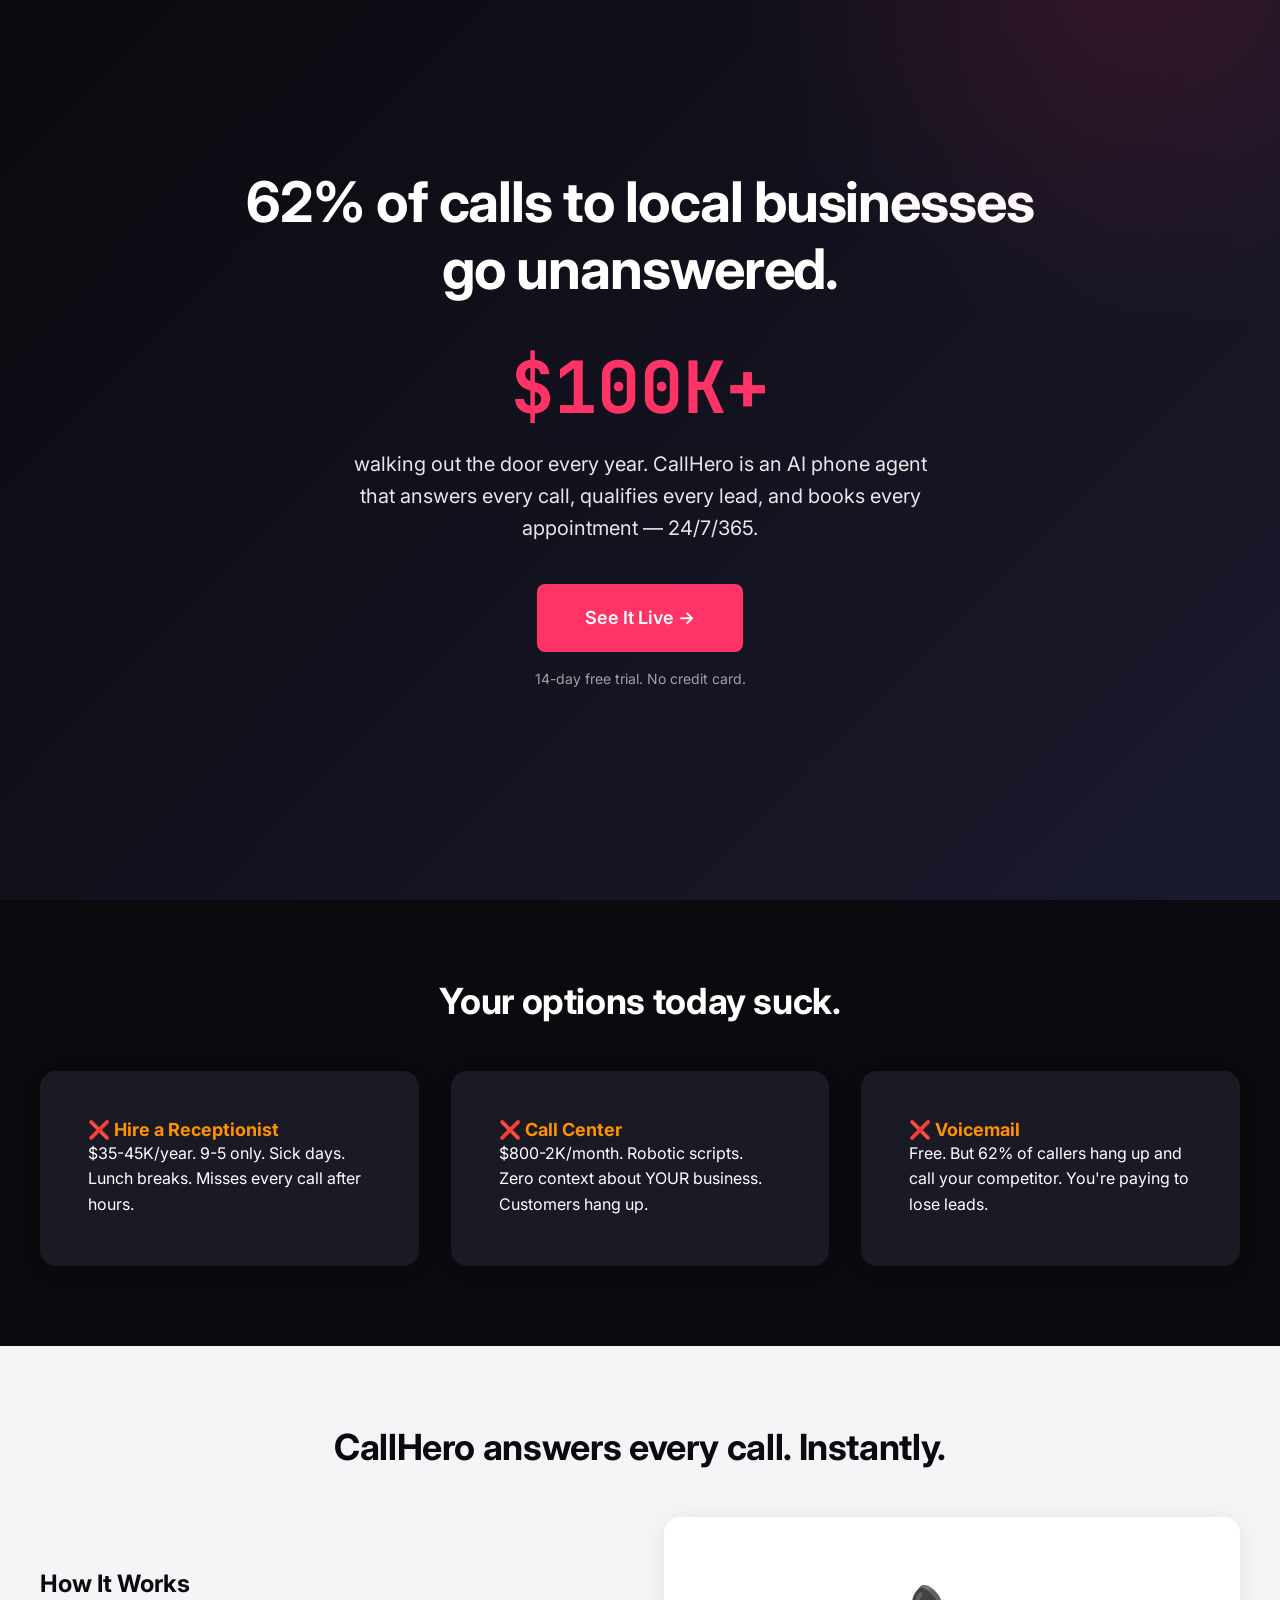
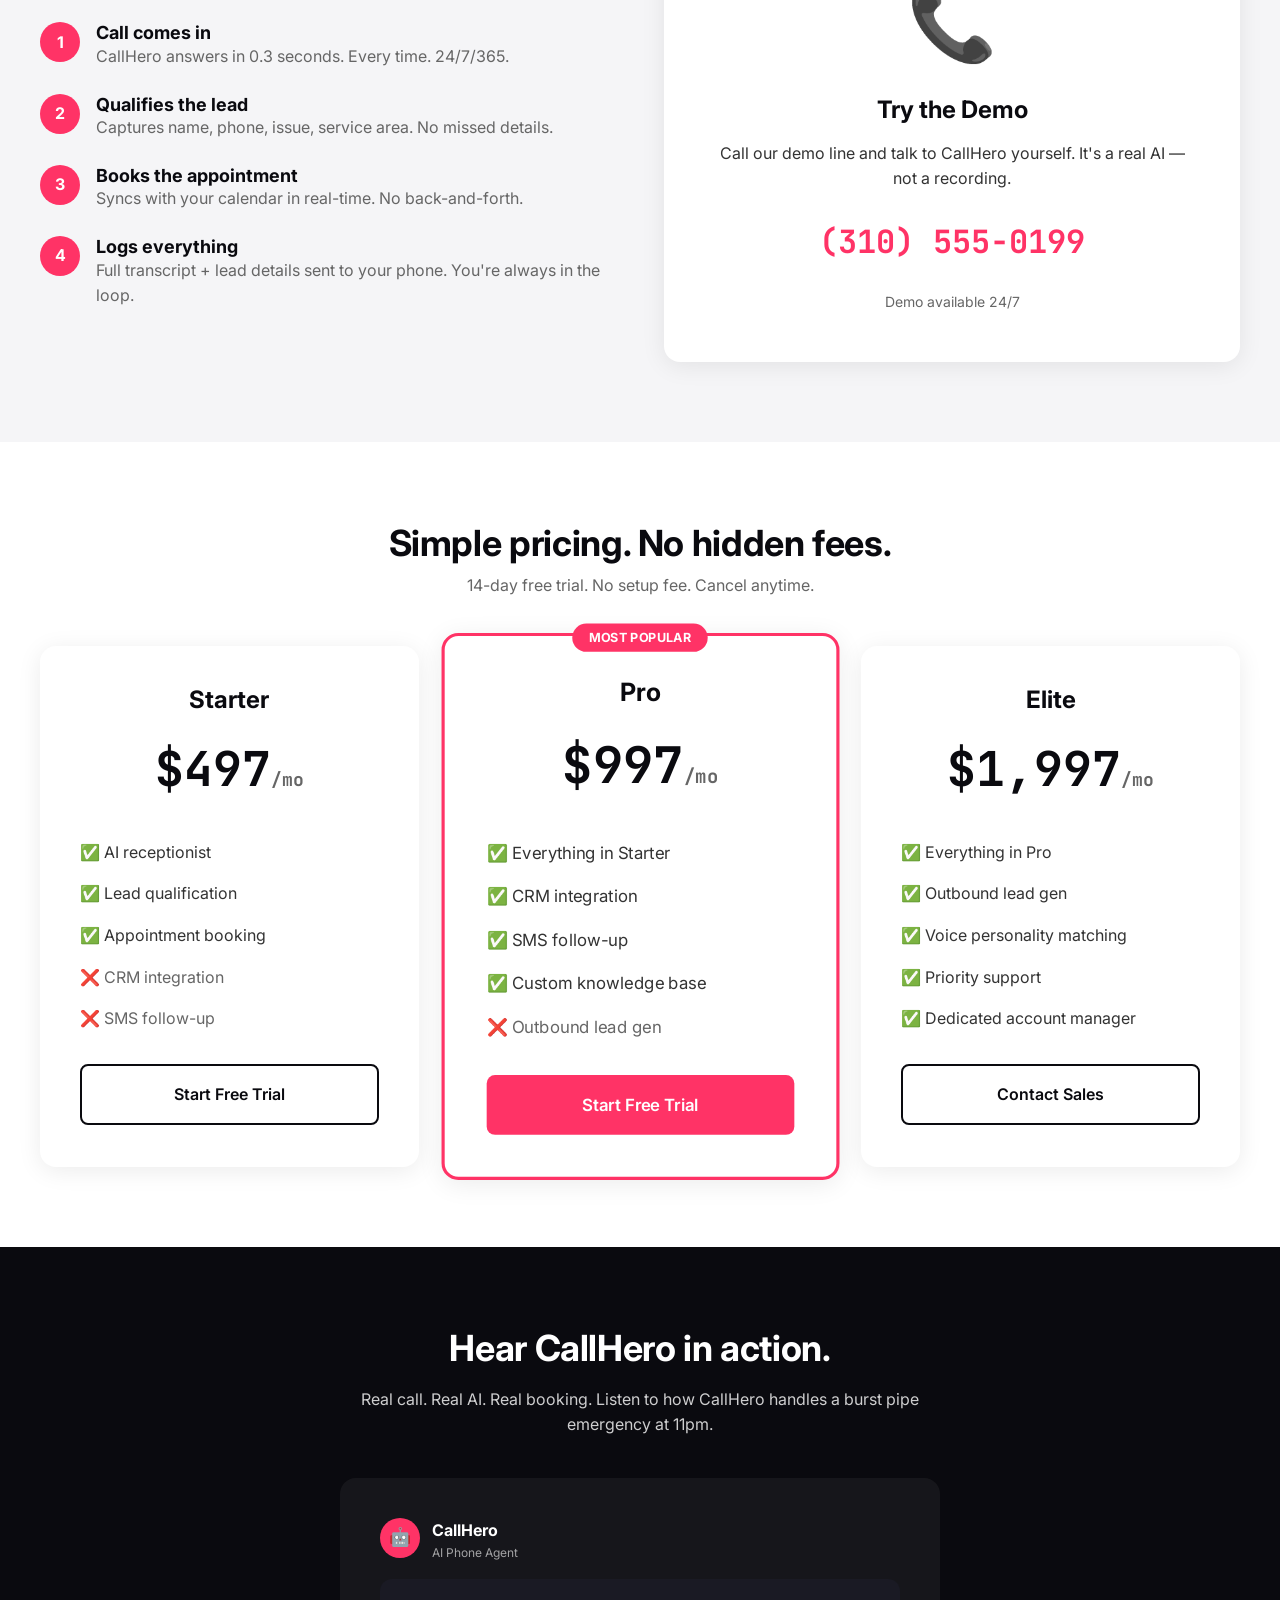
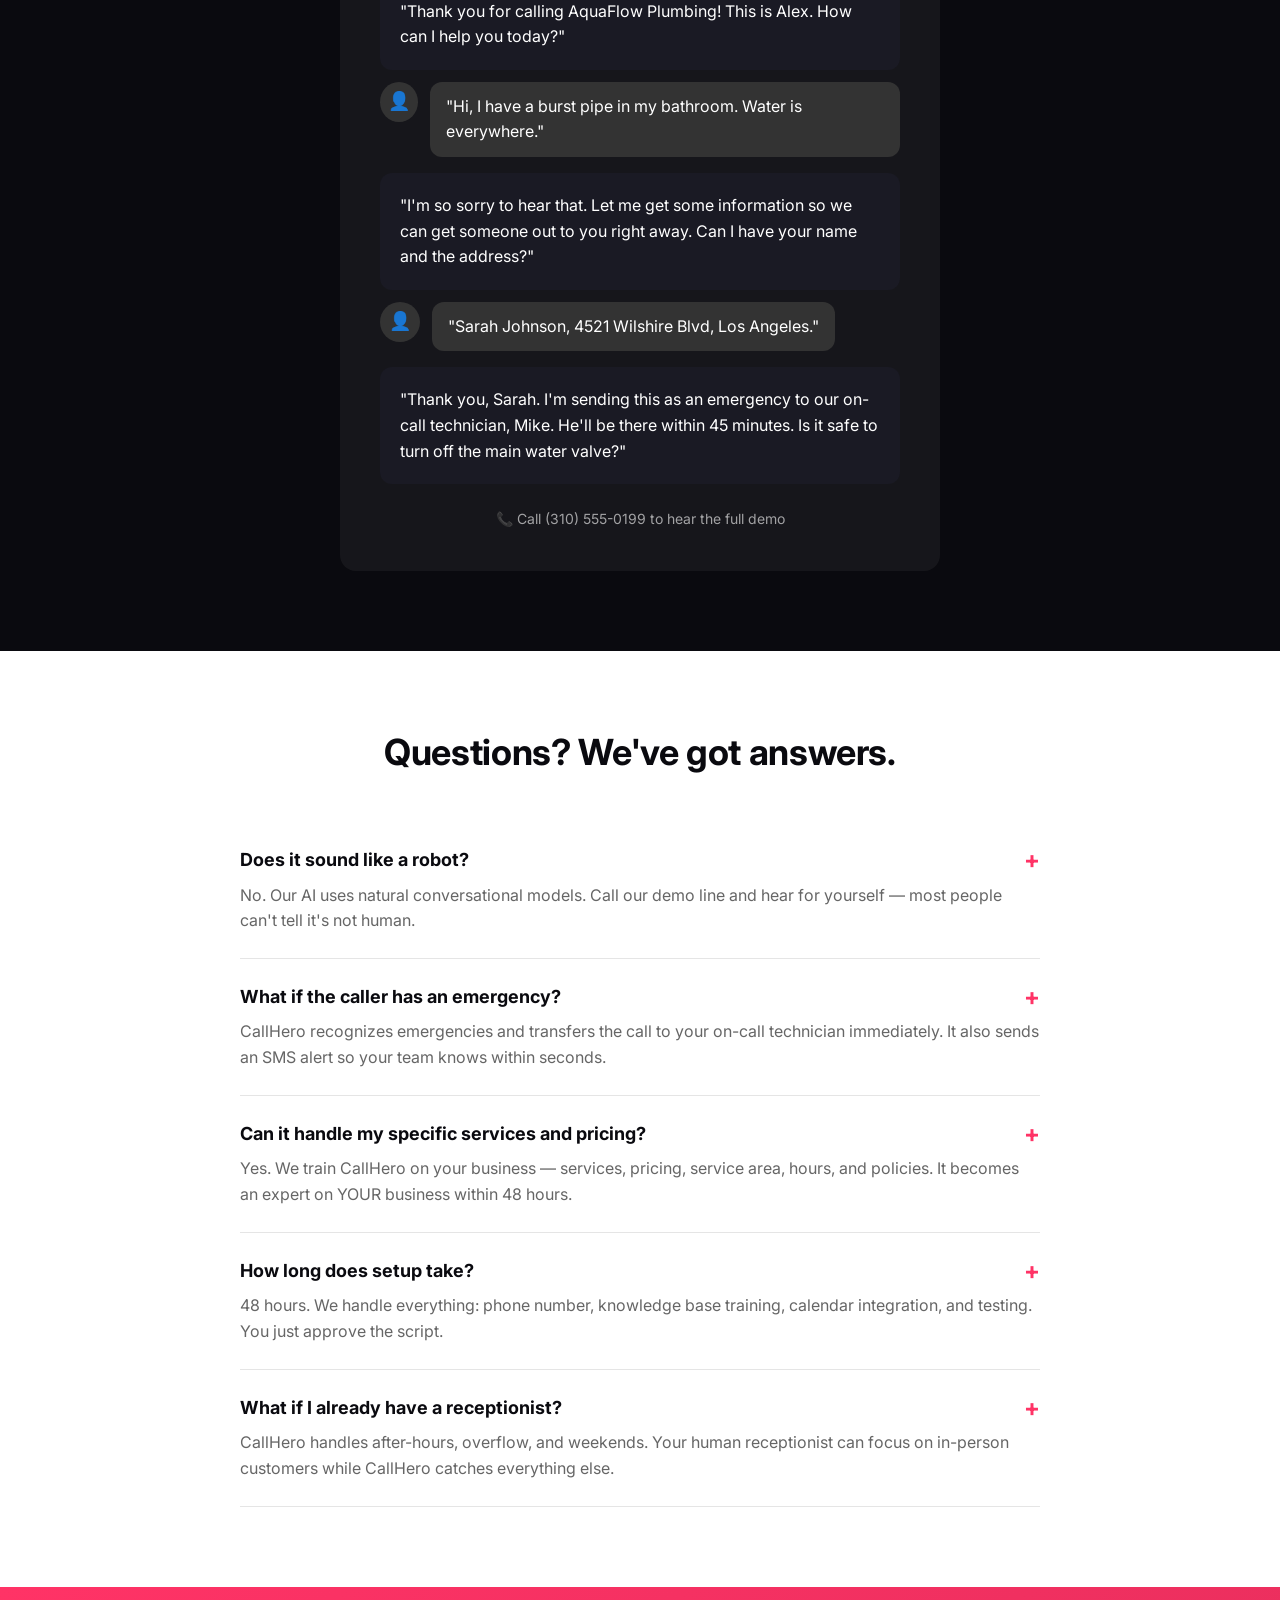
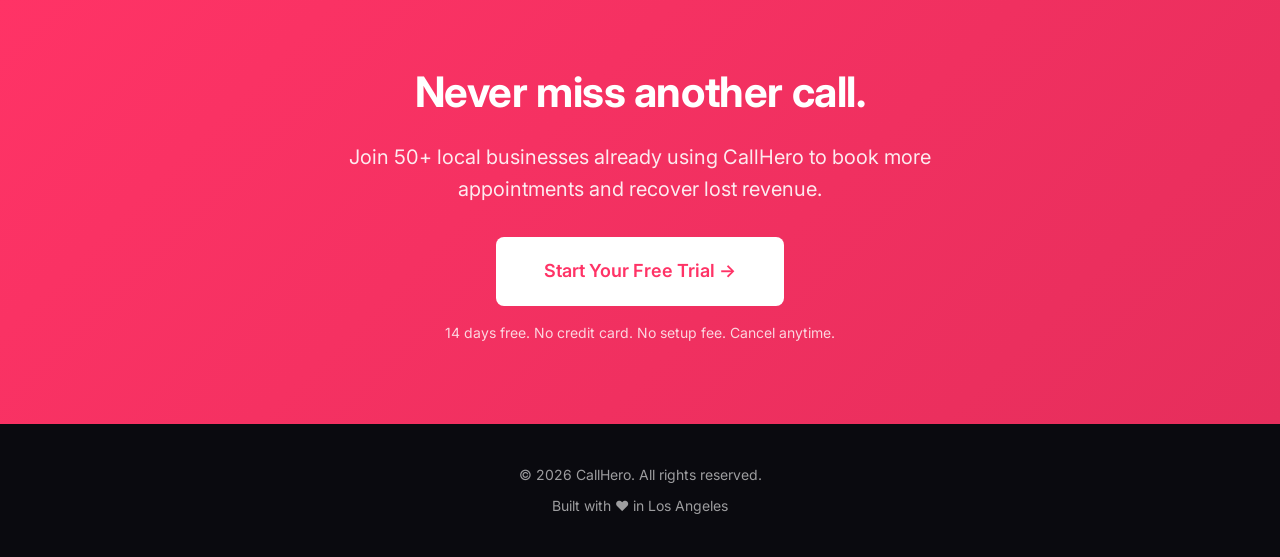
==== index.html @ d6602aec "Initial CallHero site" ====
<!DOCTYPE html>
<html lang="en">
<head>
    <meta charset="UTF-8">
    <meta name="viewport" content="width=device-width, initial-scale=1.0">
    <title>CallHero — Never Miss Another Call</title>
    <meta name="description" content="AI phone agent for local businesses. Answers every call, qualifies every lead, books every appointment — 24/7/365.">
    <link href="https://fonts.googleapis.com/css2?family=Inter:wght@400;500;600;700;800&family=JetBrains+Mono:wght@700&display=swap" rel="stylesheet">
    <link rel="stylesheet" href="style-guide.css">
    <style>
        .hero {
            min-height: 100vh;
            display: flex;
            flex-direction: column;
            justify-content: center;
            align-items: center;
            text-align: center;
            padding: 80px 24px;
            background: linear-gradient(135deg, var(--color-dark) 0%, #1a1a2e 100%);
            color: white;
            position: relative;
            overflow: hidden;
        }
        .hero::before {
            content: '';
            position: absolute;
            top: -50%;
            right: -20%;
            width: 800px;
            height: 800px;
            background: radial-gradient(circle, rgba(255,51,102,0.15) 0%, transparent 70%);
            pointer-events: none;
        }
        .hero h1 {
            color: white;
            font-size: 56px;
            max-width: 800px;
            margin-bottom: 24px;
        }
        .hero .stat-highlight {
            font-family: var(--font-mono);
            font-size: 72px;
            font-weight: 700;
            color: var(--color-primary);
            line-height: 1;
            margin: 24px 0;
        }
        .hero p {
            font-size: 20px;
            opacity: 0.9;
            max-width: 600px;
            margin-bottom: 40px;
        }
        .section-dark {
            background: var(--color-dark);
            color: white;
            padding: 80px 24px;
        }
        .section-light {
            background: var(--color-light);
            padding: 80px 24px;
        }
        .container {
            max-width: 1200px;
            margin: 0 auto;
        }
        .grid-3 {
            display: grid;
            grid-template-columns: repeat(auto-fit, minmax(300px, 1fr));
            gap: 32px;
            margin-top: 48px;
        }
        .grid-2 {
            display: grid;
            grid-template-columns: repeat(auto-fit, minmax(400px, 1fr));
            gap: 48px;
            margin-top: 48px;
        }
        .pricing-card {
            background: white;
            border-radius: var(--radius-lg);
            padding: 40px;
            text-align: center;
            box-shadow: 0 4px 24px rgba(0,0,0,0.08);
            position: relative;
        }
        .pricing-card.featured {
            border: 3px solid var(--color-primary);
            transform: scale(1.05);
        }
        .pricing-card.featured::after {
            content: 'MOST POPULAR';
            position: absolute;
            top: -12px;
            left: 50%;
            transform: translateX(-50%);
            background: var(--color-primary);
            color: white;
            padding: 4px 16px;
            border-radius: var(--radius-full);
            font-size: 12px;
            font-weight: 700;
        }
        .price {
            font-family: var(--font-mono);
            font-size: 48px;
            font-weight: 700;
            color: var(--color-dark);
            margin: 16px 0;
        }
        .price span {
            font-size: 18px;
            color: var(--color-text-light);
        }
        .faq-item {
            border-bottom: 1px solid rgba(0,0,0,0.1);
            padding: 24px 0;
        }
        .faq-item h4 {
            cursor: pointer;
            display: flex;
            justify-content: space-between;
            align-items: center;
        }
        .faq-item h4::after {
            content: '+';
            font-size: 24px;
            color: var(--color-primary);
        }
        .cta-section {
            background: linear-gradient(135deg, var(--color-primary) 0%, var(--color-primary-dark) 100%);
            padding: 80px 24px;
            text-align: center;
            color: white;
        }
        .cta-section h2 {
            color: white;
            font-size: 42px;
            margin-bottom: 24px;
        }
        .cta-section .btn {
            background: white;
            color: var(--color-primary);
            font-size: 18px;
            padding: 20px 48px;
        }
        .cta-section .btn:hover {
            background: var(--color-light);
            transform: translateY(-2px);
        }
        footer {
            background: var(--color-dark);
            color: rgba(255,255,255,0.6);
            padding: 40px 24px;
            text-align: center;
            font-size: 14px;
        }
    </style>
</head>
<body>

<!-- HERO -->
<section class="hero">
    <h1>62% of calls to local businesses go unanswered.</h1>
    <div class="stat-highlight">$100K+</div>
    <p>walking out the door every year. CallHero is an AI phone agent that answers every call, qualifies every lead, and books every appointment — 24/7/365.</p>
    <a href="#demo" class="btn btn-primary" style="font-size: 18px; padding: 20px 48px;">See It Live →</a>
    <p style="margin-top: 16px; font-size: 14px; opacity: 0.6;">14-day free trial. No credit card.</p>
</section>

<!-- PROBLEM -->
<section class="section-dark">
    <div class="container">
        <h2 style="text-align: center; color: white;">Your options today suck.</h2>
        <div class="grid-3">
            <div class="card" style="background: var(--color-dark-secondary);">
                <h4 style="color: var(--color-warning);">❌ Hire a Receptionist</h4>
                <p>$35-45K/year. 9-5 only. Sick days. Lunch breaks. Misses every call after hours.</p>
            </div>
            <div class="card" style="background: var(--color-dark-secondary);">
                <h4 style="color: var(--color-warning);">❌ Call Center</h4>
                <p>$800-2K/month. Robotic scripts. Zero context about YOUR business. Customers hang up.</p>
            </div>
            <div class="card" style="background: var(--color-dark-secondary);">
                <h4 style="color: var(--color-warning);">❌ Voicemail</h4>
                <p>Free. But 62% of callers hang up and call your competitor. You're paying to lose leads.</p>
            </div>
        </div>
    </div>
</section>

<!-- SOLUTION -->
<section class="section-light">
    <div class="container">
        <h2 style="text-align: center;">CallHero answers every call. Instantly.</h2>
        <div class="grid-2" style="align-items: center;">
            <div>
                <h3>How It Works</h3>
                <div style="margin-top: 24px;">
                    <div style="display: flex; gap: 16px; margin-bottom: 24px;">
                        <div style="width: 40px; height: 40px; background: var(--color-primary); color: white; border-radius: 50%; display: flex; align-items: center; justify-content: center; font-weight: 700; flex-shrink: 0;">1</div>
                        <div>
                            <h4>Call comes in</h4>
                            <p style="color: var(--color-text-light);">CallHero answers in 0.3 seconds. Every time. 24/7/365.</p>
                        </div>
                    </div>
                    <div style="display: flex; gap: 16px; margin-bottom: 24px;">
                        <div style="width: 40px; height: 40px; background: var(--color-primary); color: white; border-radius: 50%; display: flex; align-items: center; justify-content: center; font-weight: 700; flex-shrink: 0;">2</div>
                        <div>
                            <h4>Qualifies the lead</h4>
                            <p style="color: var(--color-text-light);">Captures name, phone, issue, service area. No missed details.</p>
                        </div>
                    </div>
                    <div style="display: flex; gap: 16px; margin-bottom: 24px;">
                        <div style="width: 40px; height: 40px; background: var(--color-primary); color: white; border-radius: 50%; display: flex; align-items: center; justify-content: center; font-weight: 700; flex-shrink: 0;">3</div>
                        <div>
                            <h4>Books the appointment</h4>
                            <p style="color: var(--color-text-light);">Syncs with your calendar in real-time. No back-and-forth.</p>
                        </div>
                    </div>
                    <div style="display: flex; gap: 16px;">
                        <div style="width: 40px; height: 40px; background: var(--color-primary); color: white; border-radius: 50%; display: flex; align-items: center; justify-content: center; font-weight: 700; flex-shrink: 0;">4</div>
                        <div>
                            <h4>Logs everything</h4>
                            <p style="color: var(--color-text-light);">Full transcript + lead details sent to your phone. You're always in the loop.</p>
                        </div>
                    </div>
                </div>
            </div>
            <div class="card" style="text-align: center;">
                <div style="font-size: 72px; margin-bottom: 16px;">📞</div>
                <h3>Try the Demo</h3>
                <p style="margin: 16px 0;">Call our demo line and talk to CallHero yourself. It's a real AI — not a recording.</p>
                <div style="font-family: var(--font-mono); font-size: 32px; font-weight: 700; color: var(--color-primary); margin: 24px 0;">
                    (310) 555-0199
                </div>
                <p style="font-size: 14px; color: var(--color-text-light);">Demo available 24/7</p>
            </div>
        </div>
    </div>
</section>

<!-- PRICING -->
<section class="section-light" style="background: white;">
    <div class="container">
        <h2 style="text-align: center;">Simple pricing. No hidden fees.</h2>
        <p style="text-align: center; color: var(--color-text-light); margin-top: 8px;">14-day free trial. No setup fee. Cancel anytime.</p>
        <div class="grid-3" style="margin-top: 48px;">
            <div class="pricing-card">
                <h3>Starter</h3>
                <div class="price">$497<span>/mo</span></div>
                <ul style="text-align: left; list-style: none; margin: 24px 0;">
                    <li style="padding: 8px 0;">✅ AI receptionist</li>
                    <li style="padding: 8px 0;">✅ Lead qualification</li>
                    <li style="padding: 8px 0;">✅ Appointment booking</li>
                    <li style="padding: 8px 0; color: var(--color-text-light);">❌ CRM integration</li>
                    <li style="padding: 8px 0; color: var(--color-text-light);">❌ SMS follow-up</li>
                </ul>
                <a href="#" class="btn btn-secondary" style="width: 100%;">Start Free Trial</a>
            </div>
            <div class="pricing-card featured">
                <h3>Pro</h3>
                <div class="price">$997<span>/mo</span></div>
                <ul style="text-align: left; list-style: none; margin: 24px 0;">
                    <li style="padding: 8px 0;">✅ Everything in Starter</li>
                    <li style="padding: 8px 0;">✅ CRM integration</li>
                    <li style="padding: 8px 0;">✅ SMS follow-up</li>
                    <li style="padding: 8px 0;">✅ Custom knowledge base</li>
                    <li style="padding: 8px 0; color: var(--color-text-light);">❌ Outbound lead gen</li>
                </ul>
                <a href="#" class="btn btn-primary" style="width: 100%;">Start Free Trial</a>
            </div>
            <div class="pricing-card">
                <h3>Elite</h3>
                <div class="price">$1,997<span>/mo</span></div>
                <ul style="text-align: left; list-style: none; margin: 24px 0;">
                    <li style="padding: 8px 0;">✅ Everything in Pro</li>
                    <li style="padding: 8px 0;">✅ Outbound lead gen</li>
                    <li style="padding: 8px 0;">✅ Voice personality matching</li>
                    <li style="padding: 8px 0;">✅ Priority support</li>
                    <li style="padding: 8px 0;">✅ Dedicated account manager</li>
                </ul>
                <a href="#" class="btn btn-secondary" style="width: 100%;">Contact Sales</a>
            </div>
        </div>
    </div>
</section>

<!-- DEMO SECTION -->
<section id="demo" class="section-dark" style="text-align: center;">
    <div class="container">
        <h2 style="color: white;">Hear CallHero in action.</h2>
        <p style="opacity: 0.8; max-width: 600px; margin: 16px auto 40px;">Real call. Real AI. Real booking. Listen to how CallHero handles a burst pipe emergency at 11pm.</p>
        
        <div style="max-width: 600px; margin: 0 auto; background: rgba(255,255,255,0.05); border-radius: 16px; padding: 40px; text-align: left;">
            <div style="display: flex; gap: 12px; margin-bottom: 16px;">
                <div style="width: 40px; height: 40px; background: var(--color-primary); border-radius: 50%; display: flex; align-items: center; justify-content: center; font-size: 18px;">🤖</div>
                <div>
                    <strong style="color: white;">CallHero</strong>
                    <p style="font-size: 12px; opacity: 0.6;">AI Phone Agent</p>
                </div>
            </div>
            <div style="background: var(--color-dark-secondary); padding: 20px; border-radius: 12px; margin-bottom: 12px;">
                <p style="color: white; margin: 0;">"Thank you for calling AquaFlow Plumbing! This is Alex. How can I help you today?"</p>
            </div>
            <div style="display: flex; gap: 12px; margin-bottom: 16px;">
                <div style="width: 40px; height: 40px; background: #333; border-radius: 50%; display: flex; align-items: center; justify-content: center; font-size: 18px;">👤</div>
                <div style="background: #333; padding: 12px 16px; border-radius: 12px;">
                    <p style="color: white; margin: 0;">"Hi, I have a burst pipe in my bathroom. Water is everywhere."</p>
                </div>
            </div>
            <div style="background: var(--color-dark-secondary); padding: 20px; border-radius: 12px; margin-bottom: 12px;">
                <p style="color: white; margin: 0;">"I'm so sorry to hear that. Let me get some information so we can get someone out to you right away. Can I have your name and the address?"</p>
            </div>
            <div style="display: flex; gap: 12px; margin-bottom: 16px;">
                <div style="width: 40px; height: 40px; background: #333; border-radius: 50%; display: flex; align-items: center; justify-content: center; font-size: 18px;">👤</div>
                <div style="background: #333; padding: 12px 16px; border-radius: 12px;">
                    <p style="color: white; margin: 0;">"Sarah Johnson, 4521 Wilshire Blvd, Los Angeles."</p>
                </div>
            </div>
            <div style="background: var(--color-dark-secondary); padding: 20px; border-radius: 12px;">
                <p style="color: white; margin: 0;">"Thank you, Sarah. I'm sending this as an emergency to our on-call technician, Mike. He'll be there within 45 minutes. Is it safe to turn off the main water valve?"</p>
            </div>
            <p style="text-align: center; margin-top: 24px; font-size: 14px; opacity: 0.6;">📞 Call (310) 555-0199 to hear the full demo</p>
        </div>
    </div>
</section>

<!-- FAQ -->
<section class="section-light" style="background: white;">
    <div class="container" style="max-width: 800px;">
        <h2 style="text-align: center;">Questions? We've got answers.</h2>
        <div style="margin-top: 48px;">
            <div class="faq-item">
                <h4>Does it sound like a robot?</h4>
                <p style="margin-top: 8px; color: var(--color-text-light);">No. Our AI uses natural conversational models. Call our demo line and hear for yourself — most people can't tell it's not human.</p>
            </div>
            <div class="faq-item">
                <h4>What if the caller has an emergency?</h4>
                <p style="margin-top: 8px; color: var(--color-text-light);">CallHero recognizes emergencies and transfers the call to your on-call technician immediately. It also sends an SMS alert so your team knows within seconds.</p>
            </div>
            <div class="faq-item">
                <h4>Can it handle my specific services and pricing?</h4>
                <p style="margin-top: 8px; color: var(--color-text-light);">Yes. We train CallHero on your business — services, pricing, service area, hours, and policies. It becomes an expert on YOUR business within 48 hours.</p>
            </div>
            <div class="faq-item">
                <h4>How long does setup take?</h4>
                <p style="margin-top: 8px; color: var(--color-text-light);">48 hours. We handle everything: phone number, knowledge base training, calendar integration, and testing. You just approve the script.</p>
            </div>
            <div class="faq-item">
                <h4>What if I already have a receptionist?</h4>
                <p style="margin-top: 8px; color: var(--color-text-light);">CallHero handles after-hours, overflow, and weekends. Your human receptionist can focus on in-person customers while CallHero catches everything else.</p>
            </div>
        </div>
    </div>
</section>

<!-- CTA -->
<section class="cta-section">
    <div class="container">
        <h2>Never miss another call.</h2>
        <p style="font-size: 20px; opacity: 0.9; max-width: 600px; margin: 0 auto 32px;">Join 50+ local businesses already using CallHero to book more appointments and recover lost revenue.</p>
        <a href="#" class="btn">Start Your Free Trial →</a>
        <p style="margin-top: 16px; font-size: 14px; opacity: 0.8;">14 days free. No credit card. No setup fee. Cancel anytime.</p>
    </div>
</section>

<!-- FOOTER -->
<footer>
    <p>© 2026 CallHero. All rights reserved.</p>
    <p style="margin-top: 8px;">Built with ❤️ in Los Angeles</p>
</footer>

</body>
</html>
---- style-guide.css ----
/* CallHero Design System */
:root {
  /* Colors */
  --color-primary: #FF3366;
  --color-primary-dark: #E62E5C;
  --color-dark: #0A0A0F;
  --color-dark-secondary: #1A1A24;
  --color-light: #F5F5F7;
  --color-success: #00C853;
  --color-warning: #FF9100;
  --color-text: #333333;
  --color-text-light: #666666;
  
  /* Typography */
  --font-headline: 'Inter', -apple-system, BlinkMacSystemFont, sans-serif;
  --font-body: 'Inter', -apple-system, BlinkMacSystemFont, sans-serif;
  --font-mono: 'JetBrains Mono', monospace;
  
  /* Spacing */
  --space-xs: 4px;
  --space-sm: 8px;
  --space-md: 16px;
  --space-lg: 24px;
  --space-xl: 48px;
  --space-2xl: 64px;
  
  /* Border radius */
  --radius-sm: 4px;
  --radius-md: 8px;
  --radius-lg: 16px;
  --radius-full: 9999px;
}

/* Reset */
* { margin: 0; padding: 0; box-sizing: border-box; }

/* Base */
body {
  font-family: var(--font-body);
  color: var(--color-text);
  background: var(--color-light);
  line-height: 1.6;
  -webkit-font-smoothing: antialiased;
}

/* Headlines */
h1, h2, h3, h4 {
  font-family: var(--font-headline);
  font-weight: 700;
  line-height: 1.2;
  color: var(--color-dark);
}

h1 { font-size: 48px; letter-spacing: -0.02em; }
h2 { font-size: 36px; letter-spacing: -0.01em; }
h3 { font-size: 24px; }
h4 { font-size: 18px; }

/* Stats/Numbers */
.stat {
  font-family: var(--font-mono);
  font-weight: 700;
  color: var(--color-primary);
}

/* Buttons */
.btn {
  display: inline-flex;
  align-items: center;
  justify-content: center;
  padding: 16px 32px;
  border-radius: var(--radius-md);
  font-weight: 600;
  font-size: 16px;
  text-decoration: none;
  transition: all 0.2s ease;
  cursor: pointer;
  border: none;
}

.btn-primary {
  background: var(--color-primary);
  color: white;
}

.btn-primary:hover {
  background: var(--color-primary-dark);
  transform: translateY(-2px);
  box-shadow: 0 8px 24px rgba(255, 51, 102, 0.3);
}

.btn-secondary {
  background: transparent;
  color: var(--color-dark);
  border: 2px solid var(--color-dark);
}

.btn-secondary:hover {
  background: var(--color-dark);
  color: white;
}

/* Cards */
.card {
  background: white;
  border-radius: var(--radius-lg);
  padding: var(--space-xl);
  box-shadow: 0 4px 24px rgba(0,0,0,0.08);
}

/* Instagram */
.ig-slide {
  width: 1080px;
  height: 1350px;
  background: var(--color-dark);
  color: white;
  display: flex;
  flex-direction: column;
  justify-content: center;
  align-items: center;
  padding: 80px;
  text-align: center;
  position: relative;
  overflow: hidden;
}

.ig-slide::before {
  content: '';
  position: absolute;
  top: -50%;
  right: -50%;
  width: 100%;
  height: 100%;
  background: radial-gradient(circle, rgba(255,51,102,0.15) 0%, transparent 70%);
}

.ig-slide h2 {
  color: white;
  font-size: 72px;
  margin-bottom: 40px;
}

.ig-slide p {
  font-size: 36px;
  line-height: 1.4;
  opacity: 0.9;
}

.ig-stat {
  font-family: var(--font-mono);
  font-size: 120px;
  font-weight: 700;
  color: var(--color-primary);
  line-height: 1;
}

/* Email */
.email-template {
  max-width: 600px;
  margin: 0 auto;
  background: white;
  font-family: var(--font-body);
  line-height: 1.6;
  color: var(--color-text);
}

.email-header {
  background: var(--color-dark);
  padding: 32px;
  text-align: center;
}

.email-header h1 {
  color: white;
  font-size: 28px;
}

.email-body {
  padding: 40px 32px;
}

.email-footer {
  background: var(--color-light);
  padding: 24px 32px;
  text-align: center;
  font-size: 14px;
  color: var(--color-text-light);
}

/* Responsive */
@media (max-width: 768px) {
  h1 { font-size: 32px; }
  h2 { font-size: 24px; }
  .ig-slide { padding: 40px; }
  .ig-slide h2 { font-size: 48px; }
  .ig-slide p { font-size: 24px; }
}
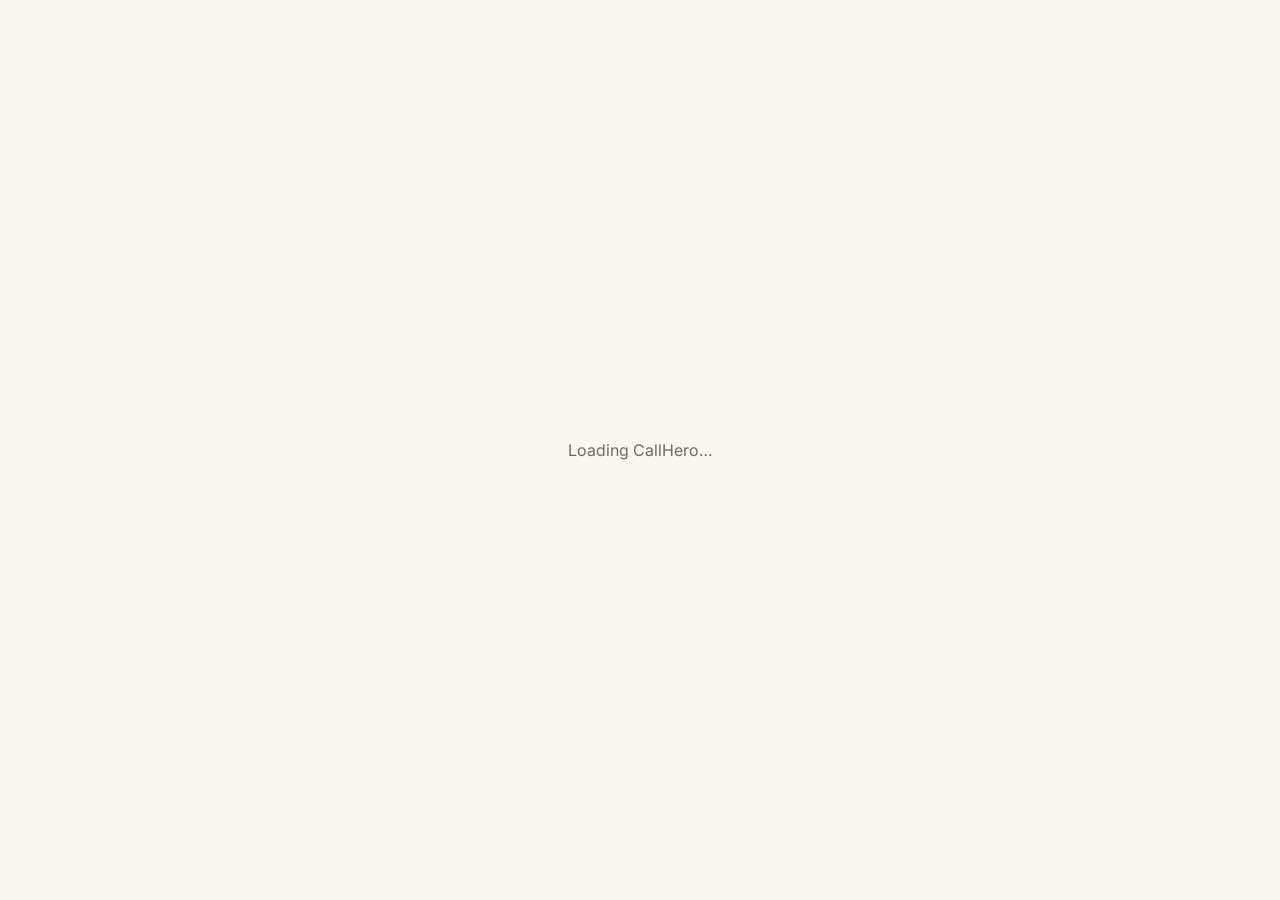
==== commit d4192c5e: "Add purchase success/cancel pages, area code selection, SPA routing - Add /purchase/success and /pur" ====
--- a/index.html
+++ b/index.html
@@ -1,375 +1,46 @@
-<!DOCTYPE html>
+<!doctype html>
 <html lang="en">
 <head>
-    <meta charset="UTF-8">
-    <meta name="viewport" content="width=device-width, initial-scale=1.0">
-    <title>CallHero — Never Miss Another Call</title>
-    <meta name="description" content="AI phone agent for local businesses. Answers every call, qualifies every lead, books every appointment — 24/7/365.">
-    <link href="https://fonts.googleapis.com/css2?family=Inter:wght@400;500;600;700;800&family=JetBrains+Mono:wght@700&display=swap" rel="stylesheet">
-    <link rel="stylesheet" href="style-guide.css">
-    <style>
-        .hero {
-            min-height: 100vh;
-            display: flex;
-            flex-direction: column;
-            justify-content: center;
-            align-items: center;
-            text-align: center;
-            padding: 80px 24px;
-            background: linear-gradient(135deg, var(--color-dark) 0%, #1a1a2e 100%);
-            color: white;
-            position: relative;
-            overflow: hidden;
-        }
-        .hero::before {
-            content: '';
-            position: absolute;
-            top: -50%;
-            right: -20%;
-            width: 800px;
-            height: 800px;
-            background: radial-gradient(circle, rgba(255,51,102,0.15) 0%, transparent 70%);
-            pointer-events: none;
-        }
-        .hero h1 {
-            color: white;
-            font-size: 56px;
-            max-width: 800px;
-            margin-bottom: 24px;
-        }
-        .hero .stat-highlight {
-            font-family: var(--font-mono);
-            font-size: 72px;
-            font-weight: 700;
-            color: var(--color-primary);
-            line-height: 1;
-            margin: 24px 0;
-        }
-        .hero p {
-            font-size: 20px;
-            opacity: 0.9;
-            max-width: 600px;
-            margin-bottom: 40px;
-        }
-        .section-dark {
-            background: var(--color-dark);
-            color: white;
-            padding: 80px 24px;
-        }
-        .section-light {
-            background: var(--color-light);
-            padding: 80px 24px;
-        }
-        .container {
-            max-width: 1200px;
-            margin: 0 auto;
-        }
-        .grid-3 {
-            display: grid;
-            grid-template-columns: repeat(auto-fit, minmax(300px, 1fr));
-            gap: 32px;
-            margin-top: 48px;
-        }
-        .grid-2 {
-            display: grid;
-            grid-template-columns: repeat(auto-fit, minmax(400px, 1fr));
-            gap: 48px;
-            margin-top: 48px;
-        }
-        .pricing-card {
-            background: white;
-            border-radius: var(--radius-lg);
-            padding: 40px;
-            text-align: center;
-            box-shadow: 0 4px 24px rgba(0,0,0,0.08);
-            position: relative;
-        }
-        .pricing-card.featured {
-            border: 3px solid var(--color-primary);
-            transform: scale(1.05);
-        }
-        .pricing-card.featured::after {
-            content: 'MOST POPULAR';
-            position: absolute;
-            top: -12px;
-            left: 50%;
-            transform: translateX(-50%);
-            background: var(--color-primary);
-            color: white;
-            padding: 4px 16px;
-            border-radius: var(--radius-full);
-            font-size: 12px;
-            font-weight: 700;
-        }
-        .price {
-            font-family: var(--font-mono);
-            font-size: 48px;
-            font-weight: 700;
-            color: var(--color-dark);
-            margin: 16px 0;
-        }
-        .price span {
-            font-size: 18px;
-            color: var(--color-text-light);
-        }
-        .faq-item {
-            border-bottom: 1px solid rgba(0,0,0,0.1);
-            padding: 24px 0;
-        }
-        .faq-item h4 {
-            cursor: pointer;
-            display: flex;
-            justify-content: space-between;
-            align-items: center;
-        }
-        .faq-item h4::after {
-            content: '+';
-            font-size: 24px;
-            color: var(--color-primary);
-        }
-        .cta-section {
-            background: linear-gradient(135deg, var(--color-primary) 0%, var(--color-primary-dark) 100%);
-            padding: 80px 24px;
-            text-align: center;
-            color: white;
-        }
-        .cta-section h2 {
-            color: white;
-            font-size: 42px;
-            margin-bottom: 24px;
-        }
-        .cta-section .btn {
-            background: white;
-            color: var(--color-primary);
-            font-size: 18px;
-            padding: 20px 48px;
-        }
-        .cta-section .btn:hover {
-            background: var(--color-light);
-            transform: translateY(-2px);
-        }
-        footer {
-            background: var(--color-dark);
-            color: rgba(255,255,255,0.6);
-            padding: 40px 24px;
-            text-align: center;
-            font-size: 14px;
-        }
-    </style>
+  <meta charset="utf-8" />
+  <meta name="viewport" content="width=device-width,initial-scale=1" />
+  <title>Call Hero — Your AI Receptionist</title>
+  <link rel="preconnect" href="https://fonts.googleapis.com" />
+  <link rel="preconnect" href="https://fonts.gstatic.com" crossorigin />
+  <link
+    href="https://fonts.googleapis.com/css2?family=Inter:wght@400;500;600;700;800&family=Fraunces:ital,wght@0,400;0,500;0,600;0,700;1,500;1,600&family=IBM+Plex+Mono:wght@400;500&display=swap"
+    rel="stylesheet"
+  />
+  <link rel="stylesheet" href="site.css" />
+  <style>
+    .spa-loading {
+      display: flex; align-items: center; justify-content: center;
+      min-height: 100vh; background: #FAF7F2;
+      font-family: 'Inter', sans-serif; color: #6E6A62;
+    }
+  </style>
 </head>
-<body>
+<body class="theme-light mascot-feat">
+  <div class="spa-loading">
+    <div>Loading CallHero…</div>
+  </div>
+  <div id="root"></div>
 
-<!-- HERO -->
-<section class="hero">
-    <h1>62% of calls to local businesses go unanswered.</h1>
-    <div class="stat-highlight">$100K+</div>
-    <p>walking out the door every year. CallHero is an AI phone agent that answers every call, qualifies every lead, and books every appointment — 24/7/365.</p>
-    <a href="#demo" class="btn btn-primary" style="font-size: 18px; padding: 20px 48px;">See It Live →</a>
-    <p style="margin-top: 16px; font-size: 14px; opacity: 0.6;">14-day free trial. No credit card.</p>
-</section>
+  <script src="https://unpkg.com/react@18.3.1/umd/react.development.js" integrity="sha384-hD6/rw4ppMLGNu3tX5cjIb+uRZ7UkRJ6BPkLpg4hAu/6onKUg4lLsHAs9EBPT82L" crossorigin="anonymous"></script>
+  <script src="https://unpkg.com/react-dom@18.3.1/umd/react-dom.development.js" integrity="sha384-u6aeetuaXnQ38mYT8rp6sbXaQe3NL9t+IBXmnYxwkUI2Hw4bsp2Wvmx4yRQF1uAm" crossorigin="anonymous"></script>
+  <script src="https://unpkg.com/@babel/standalone@7.29.0/babel.min.js" integrity="sha384-m08KidiNqLdpJqLq95G/LEi8Qvjl/xUYll3QILypMoQ65QorJ9Lvtp2RXYGBFj1y" crossorigin="anonymous"></script>
+  <script>
+    // GitHub Pages SPA support: preserve the actual URL from 404 redirect
+    (function() {
+      var redirect = sessionStorage.getItem('redirect');
+      if (redirect) {
+        sessionStorage.removeItem('redirect');
+        // Replace current URL without reloading
+        window.history.replaceState({}, '', redirect);
+      }
+    })();
+  </script>
 
-<!-- PROBLEM -->
-<section class="section-dark">
-    <div class="container">
-        <h2 style="text-align: center; color: white;">Your options today suck.</h2>
-        <div class="grid-3">
-            <div class="card" style="background: var(--color-dark-secondary);">
-                <h4 style="color: var(--color-warning);">❌ Hire a Receptionist</h4>
-                <p>$35-45K/year. 9-5 only. Sick days. Lunch breaks. Misses every call after hours.</p>
-            </div>
-            <div class="card" style="background: var(--color-dark-secondary);">
-                <h4 style="color: var(--color-warning);">❌ Call Center</h4>
-                <p>$800-2K/month. Robotic scripts. Zero context about YOUR business. Customers hang up.</p>
-            </div>
-            <div class="card" style="background: var(--color-dark-secondary);">
-                <h4 style="color: var(--color-warning);">❌ Voicemail</h4>
-                <p>Free. But 62% of callers hang up and call your competitor. You're paying to lose leads.</p>
-            </div>
-        </div>
-    </div>
-</section>
-
-<!-- SOLUTION -->
-<section class="section-light">
-    <div class="container">
-        <h2 style="text-align: center;">CallHero answers every call. Instantly.</h2>
-        <div class="grid-2" style="align-items: center;">
-            <div>
-                <h3>How It Works</h3>
-                <div style="margin-top: 24px;">
-                    <div style="display: flex; gap: 16px; margin-bottom: 24px;">
-                        <div style="width: 40px; height: 40px; background: var(--color-primary); color: white; border-radius: 50%; display: flex; align-items: center; justify-content: center; font-weight: 700; flex-shrink: 0;">1</div>
-                        <div>
-                            <h4>Call comes in</h4>
-                            <p style="color: var(--color-text-light);">CallHero answers in 0.3 seconds. Every time. 24/7/365.</p>
-                        </div>
-                    </div>
-                    <div style="display: flex; gap: 16px; margin-bottom: 24px;">
-                        <div style="width: 40px; height: 40px; background: var(--color-primary); color: white; border-radius: 50%; display: flex; align-items: center; justify-content: center; font-weight: 700; flex-shrink: 0;">2</div>
-                        <div>
-                            <h4>Qualifies the lead</h4>
-                            <p style="color: var(--color-text-light);">Captures name, phone, issue, service area. No missed details.</p>
-                        </div>
-                    </div>
-                    <div style="display: flex; gap: 16px; margin-bottom: 24px;">
-                        <div style="width: 40px; height: 40px; background: var(--color-primary); color: white; border-radius: 50%; display: flex; align-items: center; justify-content: center; font-weight: 700; flex-shrink: 0;">3</div>
-                        <div>
-                            <h4>Books the appointment</h4>
-                            <p style="color: var(--color-text-light);">Syncs with your calendar in real-time. No back-and-forth.</p>
-                        </div>
-                    </div>
-                    <div style="display: flex; gap: 16px;">
-                        <div style="width: 40px; height: 40px; background: var(--color-primary); color: white; border-radius: 50%; display: flex; align-items: center; justify-content: center; font-weight: 700; flex-shrink: 0;">4</div>
-                        <div>
-                            <h4>Logs everything</h4>
-                            <p style="color: var(--color-text-light);">Full transcript + lead details sent to your phone. You're always in the loop.</p>
-                        </div>
-                    </div>
-                </div>
-            </div>
-            <div class="card" style="text-align: center;">
-                <div style="font-size: 72px; margin-bottom: 16px;">📞</div>
-                <h3>Try the Demo</h3>
-                <p style="margin: 16px 0;">Call our demo line and talk to CallHero yourself. It's a real AI — not a recording.</p>
-                <div style="font-family: var(--font-mono); font-size: 32px; font-weight: 700; color: var(--color-primary); margin: 24px 0;">
-                    (310) 555-0199
-                </div>
-                <p style="font-size: 14px; color: var(--color-text-light);">Demo available 24/7</p>
-            </div>
-        </div>
-    </div>
-</section>
-
-<!-- PRICING -->
-<section class="section-light" style="background: white;">
-    <div class="container">
-        <h2 style="text-align: center;">Simple pricing. No hidden fees.</h2>
-        <p style="text-align: center; color: var(--color-text-light); margin-top: 8px;">14-day free trial. No setup fee. Cancel anytime.</p>
-        <div class="grid-3" style="margin-top: 48px;">
-            <div class="pricing-card">
-                <h3>Starter</h3>
-                <div class="price">$497<span>/mo</span></div>
-                <ul style="text-align: left; list-style: none; margin: 24px 0;">
-                    <li style="padding: 8px 0;">✅ AI receptionist</li>
-                    <li style="padding: 8px 0;">✅ Lead qualification</li>
-                    <li style="padding: 8px 0;">✅ Appointment booking</li>
-                    <li style="padding: 8px 0; color: var(--color-text-light);">❌ CRM integration</li>
-                    <li style="padding: 8px 0; color: var(--color-text-light);">❌ SMS follow-up</li>
-                </ul>
-                <a href="#" class="btn btn-secondary" style="width: 100%;">Start Free Trial</a>
-            </div>
-            <div class="pricing-card featured">
-                <h3>Pro</h3>
-                <div class="price">$997<span>/mo</span></div>
-                <ul style="text-align: left; list-style: none; margin: 24px 0;">
-                    <li style="padding: 8px 0;">✅ Everything in Starter</li>
-                    <li style="padding: 8px 0;">✅ CRM integration</li>
-                    <li style="padding: 8px 0;">✅ SMS follow-up</li>
-                    <li style="padding: 8px 0;">✅ Custom knowledge base</li>
-                    <li style="padding: 8px 0; color: var(--color-text-light);">❌ Outbound lead gen</li>
-                </ul>
-                <a href="#" class="btn btn-primary" style="width: 100%;">Start Free Trial</a>
-            </div>
-            <div class="pricing-card">
-                <h3>Elite</h3>
-                <div class="price">$1,997<span>/mo</span></div>
-                <ul style="text-align: left; list-style: none; margin: 24px 0;">
-                    <li style="padding: 8px 0;">✅ Everything in Pro</li>
-                    <li style="padding: 8px 0;">✅ Outbound lead gen</li>
-                    <li style="padding: 8px 0;">✅ Voice personality matching</li>
-                    <li style="padding: 8px 0;">✅ Priority support</li>
-                    <li style="padding: 8px 0;">✅ Dedicated account manager</li>
-                </ul>
-                <a href="#" class="btn btn-secondary" style="width: 100%;">Contact Sales</a>
-            </div>
-        </div>
-    </div>
-</section>
-
-<!-- DEMO SECTION -->
-<section id="demo" class="section-dark" style="text-align: center;">
-    <div class="container">
-        <h2 style="color: white;">Hear CallHero in action.</h2>
-        <p style="opacity: 0.8; max-width: 600px; margin: 16px auto 40px;">Real call. Real AI. Real booking. Listen to how CallHero handles a burst pipe emergency at 11pm.</p>
-        
-        <div style="max-width: 600px; margin: 0 auto; background: rgba(255,255,255,0.05); border-radius: 16px; padding: 40px; text-align: left;">
-            <div style="display: flex; gap: 12px; margin-bottom: 16px;">
-                <div style="width: 40px; height: 40px; background: var(--color-primary); border-radius: 50%; display: flex; align-items: center; justify-content: center; font-size: 18px;">🤖</div>
-                <div>
-                    <strong style="color: white;">CallHero</strong>
-                    <p style="font-size: 12px; opacity: 0.6;">AI Phone Agent</p>
-                </div>
-            </div>
-            <div style="background: var(--color-dark-secondary); padding: 20px; border-radius: 12px; margin-bottom: 12px;">
-                <p style="color: white; margin: 0;">"Thank you for calling AquaFlow Plumbing! This is Alex. How can I help you today?"</p>
-            </div>
-            <div style="display: flex; gap: 12px; margin-bottom: 16px;">
-                <div style="width: 40px; height: 40px; background: #333; border-radius: 50%; display: flex; align-items: center; justify-content: center; font-size: 18px;">👤</div>
-                <div style="background: #333; padding: 12px 16px; border-radius: 12px;">
-                    <p style="color: white; margin: 0;">"Hi, I have a burst pipe in my bathroom. Water is everywhere."</p>
-                </div>
-            </div>
-            <div style="background: var(--color-dark-secondary); padding: 20px; border-radius: 12px; margin-bottom: 12px;">
-                <p style="color: white; margin: 0;">"I'm so sorry to hear that. Let me get some information so we can get someone out to you right away. Can I have your name and the address?"</p>
-            </div>
-            <div style="display: flex; gap: 12px; margin-bottom: 16px;">
-                <div style="width: 40px; height: 40px; background: #333; border-radius: 50%; display: flex; align-items: center; justify-content: center; font-size: 18px;">👤</div>
-                <div style="background: #333; padding: 12px 16px; border-radius: 12px;">
-                    <p style="color: white; margin: 0;">"Sarah Johnson, 4521 Wilshire Blvd, Los Angeles."</p>
-                </div>
-            </div>
-            <div style="background: var(--color-dark-secondary); padding: 20px; border-radius: 12px;">
-                <p style="color: white; margin: 0;">"Thank you, Sarah. I'm sending this as an emergency to our on-call technician, Mike. He'll be there within 45 minutes. Is it safe to turn off the main water valve?"</p>
-            </div>
-            <p style="text-align: center; margin-top: 24px; font-size: 14px; opacity: 0.6;">📞 Call (310) 555-0199 to hear the full demo</p>
-        </div>
-    </div>
-</section>
-
-<!-- FAQ -->
-<section class="section-light" style="background: white;">
-    <div class="container" style="max-width: 800px;">
-        <h2 style="text-align: center;">Questions? We've got answers.</h2>
-        <div style="margin-top: 48px;">
-            <div class="faq-item">
-                <h4>Does it sound like a robot?</h4>
-                <p style="margin-top: 8px; color: var(--color-text-light);">No. Our AI uses natural conversational models. Call our demo line and hear for yourself — most people can't tell it's not human.</p>
-            </div>
-            <div class="faq-item">
-                <h4>What if the caller has an emergency?</h4>
-                <p style="margin-top: 8px; color: var(--color-text-light);">CallHero recognizes emergencies and transfers the call to your on-call technician immediately. It also sends an SMS alert so your team knows within seconds.</p>
-            </div>
-            <div class="faq-item">
-                <h4>Can it handle my specific services and pricing?</h4>
-                <p style="margin-top: 8px; color: var(--color-text-light);">Yes. We train CallHero on your business — services, pricing, service area, hours, and policies. It becomes an expert on YOUR business within 48 hours.</p>
-            </div>
-            <div class="faq-item">
-                <h4>How long does setup take?</h4>
-                <p style="margin-top: 8px; color: var(--color-text-light);">48 hours. We handle everything: phone number, knowledge base training, calendar integration, and testing. You just approve the script.</p>
-            </div>
-            <div class="faq-item">
-                <h4>What if I already have a receptionist?</h4>
-                <p style="margin-top: 8px; color: var(--color-text-light);">CallHero handles after-hours, overflow, and weekends. Your human receptionist can focus on in-person customers while CallHero catches everything else.</p>
-            </div>
-        </div>
-    </div>
-</section>
-
-<!-- CTA -->
-<section class="cta-section">
-    <div class="container">
-        <h2>Never miss another call.</h2>
-        <p style="font-size: 20px; opacity: 0.9; max-width: 600px; margin: 0 auto 32px;">Join 50+ local businesses already using CallHero to book more appointments and recover lost revenue.</p>
-        <a href="#" class="btn">Start Your Free Trial →</a>
-        <p style="margin-top: 16px; font-size: 14px; opacity: 0.8;">14 days free. No credit card. No setup fee. Cancel anytime.</p>
-    </div>
-</section>
-
-<!-- FOOTER -->
-<footer>
-    <p>© 2026 CallHero. All rights reserved.</p>
-    <p style="margin-top: 8px;">Built with ❤️ in Los Angeles</p>
-</footer>
-
+  <script type="text/babel" src="tweaks-panel.jsx"></script>
+  <script type="text/babel" src="site.jsx"></script>
 </body>
 </html>
--- a/site.css
+++ b/site.css
@@ -0,0 +1,878 @@
+/* Call Hero — website styles */
+:root {
+  --ink: #0E1116;
+  --paper: #FAF7F2;
+  --cream: #F1ECE0;
+  --coral: #FF5B3A;
+  --coral-dark: #E64A2A;
+  --muted: #6E6A62;
+  --line: rgba(14,17,22,0.08);
+  --bg: var(--paper);
+  --fg: var(--ink);
+}
+
+* { box-sizing: border-box; }
+html, body { margin: 0; padding: 0; }
+body {
+  font-family: 'Inter', system-ui, -apple-system, 'Segoe UI', Roboto, sans-serif;
+  background: var(--bg);
+  color: var(--fg);
+  -webkit-font-smoothing: antialiased;
+}
+
+body.theme-dark { --bg: #14161A; --fg: var(--paper); }
+body.theme-coral { --bg: #FFE9E2; --fg: var(--ink); }
+
+a { color: inherit; text-decoration: none; }
+
+/* ============ NAV ============ */
+.nav {
+  display: flex;
+  align-items: center;
+  justify-content: space-between;
+  padding: 22px 48px;
+  max-width: 1320px;
+  margin: 0 auto;
+  position: sticky;
+  top: 0;
+  z-index: 50;
+  background: var(--bg);
+  border-bottom: 1px solid var(--line);
+}
+.nav-links {
+  display: flex;
+  gap: 36px;
+  font-size: 15px;
+  font-weight: 500;
+}
+.nav-links a:hover { color: var(--coral); }
+.nav-cta { display: flex; gap: 10px; align-items: center; }
+
+/* ============ BUTTONS ============ */
+.btn {
+  display: inline-flex;
+  align-items: center;
+  justify-content: center;
+  gap: 8px;
+  padding: 10px 18px;
+  border-radius: 999px;
+  font-size: 14px;
+  font-weight: 600;
+  letter-spacing: -0.01em;
+  border: 1px solid transparent;
+  cursor: pointer;
+  transition: transform .08s ease, background .15s ease;
+}
+.btn:hover { transform: translateY(-1px); }
+.btn-lg { padding: 14px 24px; font-size: 16px; }
+.btn-coral { background: var(--coral); color: var(--ink); }
+.btn-coral:hover { background: var(--coral-dark); color: var(--paper); }
+.btn-ghost { background: transparent; border: 1px solid currentColor; }
+.btn-ghost-dark { background: transparent; color: var(--ink); border: 1px solid rgba(14,17,22,0.18); }
+body.theme-dark .btn-ghost-dark { color: var(--paper); border-color: rgba(255,255,255,0.2); }
+
+/* ============ TYPE ============ */
+.eyebrow {
+  display: inline-flex;
+  align-items: center;
+  gap: 8px;
+  font-family: 'IBM Plex Mono', monospace;
+  font-size: 11px;
+  letter-spacing: 0.18em;
+  text-transform: uppercase;
+  color: var(--muted);
+}
+.eyebrow .dot {
+  width: 7px; height: 7px; border-radius: 999px; background: var(--coral);
+  display: inline-block;
+  animation: pulse 1.6s ease-in-out infinite;
+}
+@keyframes pulse { 0%,100% { transform: scale(1); opacity: 1; } 50% { transform: scale(1.4); opacity: 0.5; } }
+
+.display {
+  font-family: 'Fraunces', 'Georgia', serif;
+  font-weight: 600;
+  font-size: clamp(48px, 6.4vw, 92px);
+  line-height: 0.98;
+  letter-spacing: -0.035em;
+  margin: 18px 0 24px;
+  text-wrap: balance;
+}
+.display span:nth-child(3) { font-style: italic; color: var(--coral); }
+
+.lede {
+  font-size: 19px;
+  line-height: 1.5;
+  color: var(--muted);
+  max-width: 52ch;
+  margin: 0 0 28px;
+}
+body.theme-dark .lede { color: rgba(250,247,242,0.7); }
+
+/* ============ HERO ============ */
+.hero {
+  padding: 56px 48px 96px;
+  max-width: 1320px;
+  margin: 0 auto;
+}
+.hero-grid {
+  display: grid;
+  grid-template-columns: 1.05fr 1fr;
+  gap: 48px;
+  align-items: center;
+}
+.hero-ctas { display: flex; gap: 12px; flex-wrap: wrap; margin-bottom: 28px; }
+.hero-meta {
+  font-size: 13px;
+  color: var(--muted);
+  display: flex;
+  flex-wrap: wrap;
+  gap: 14px;
+  align-items: center;
+}
+.hero-meta .sep { opacity: 0.4; }
+body.theme-dark .hero-meta { color: rgba(250,247,242,0.6); }
+
+.mascot-scene {
+  position: relative;
+  aspect-ratio: 1;
+  width: 100%;
+  max-width: 540px;
+  margin-left: auto;
+}
+.mascot-card {
+  position: absolute;
+  inset: 8% 8% 8% 8%;
+  background: var(--coral);
+  border-radius: 32px;
+  display: flex;
+  align-items: center;
+  justify-content: center;
+  overflow: hidden;
+  box-shadow: 0 30px 80px rgba(255,91,58,0.28);
+}
+.mascot-card-tag {
+  position: absolute;
+  top: 20px; left: 20px;
+  font-family: 'IBM Plex Mono', monospace;
+  font-size: 10px;
+  letter-spacing: 0.18em;
+  background: var(--ink);
+  color: var(--paper);
+  padding: 6px 10px;
+  border-radius: 999px;
+}
+.ring {
+  position: absolute;
+  border: 2px solid rgba(14,17,22,0.18);
+  border-radius: 50%;
+  pointer-events: none;
+}
+.ring-1 { inset: 18%; }
+.ring-2 { inset: 8%; opacity: 0.6; }
+.ring-3 { inset: -2%; opacity: 0.3; }
+
+.bubble {
+  position: absolute;
+  background: var(--paper);
+  border: 1px solid var(--line);
+  border-radius: 16px;
+  padding: 12px 14px;
+  width: 240px;
+  box-shadow: 0 18px 40px rgba(14,17,22,0.08);
+  font-size: 13.5px;
+}
+.bubble-meta {
+  font-family: 'IBM Plex Mono', monospace;
+  font-size: 10px;
+  letter-spacing: 0.16em;
+  text-transform: uppercase;
+  color: var(--muted);
+  margin-bottom: 4px;
+}
+.bubble-text { color: var(--ink); line-height: 1.4; }
+.bubble-1 { top: 4%; right: -4%; }
+.bubble-2 { bottom: 6%; left: -6%; }
+
+/* ============ TRUST ============ */
+.trust {
+  border-top: 1px solid var(--line);
+  border-bottom: 1px solid var(--line);
+  padding: 28px 48px;
+  max-width: 1320px;
+  margin: 0 auto;
+}
+.trust-label {
+  font-family: 'IBM Plex Mono', monospace;
+  font-size: 11px;
+  letter-spacing: 0.18em;
+  text-transform: uppercase;
+  color: var(--muted);
+  text-align: center;
+  margin-bottom: 18px;
+}
+.trust-row {
+  display: flex;
+  justify-content: space-around;
+  align-items: center;
+  flex-wrap: wrap;
+  gap: 24px;
+}
+.trust-logo {
+  font-family: 'Fraunces', serif;
+  font-size: 18px;
+  font-weight: 600;
+  font-style: italic;
+  color: var(--ink);
+  opacity: 0.55;
+}
+body.theme-dark .trust-logo { color: var(--paper); }
+
+/* ============ SECTIONS ============ */
+.section {
+  padding: 96px 48px;
+  max-width: 1320px;
+  margin: 0 auto;
+}
+.section-dark {
+  background: var(--ink);
+  color: var(--paper);
+  max-width: none;
+  margin: 0;
+  padding: 96px 48px;
+}
+.section-cream {
+  background: var(--cream);
+  max-width: none;
+  margin: 0;
+  padding: 96px 48px;
+}
+.section-head { margin-bottom: 56px; max-width: 760px; }
+.section-head-light { color: var(--paper); }
+.section-head .eyebrow { margin-bottom: 14px; }
+.section-head-light .eyebrow { color: rgba(250,247,242,0.6); }
+.section-title {
+  font-family: 'Fraunces', serif;
+  font-weight: 600;
+  font-size: clamp(36px, 4.4vw, 56px);
+  line-height: 1.05;
+  letter-spacing: -0.03em;
+  margin: 0;
+  text-wrap: balance;
+}
+
+/* ============ STEPS ============ */
+.steps {
+  display: grid;
+  grid-template-columns: repeat(3, 1fr);
+  gap: 24px;
+}
+.step {
+  border-top: 2px solid var(--ink);
+  padding-top: 22px;
+}
+.step-num {
+  font-family: 'IBM Plex Mono', monospace;
+  font-size: 13px;
+  letter-spacing: 0.12em;
+  color: var(--coral);
+  margin-bottom: 12px;
+}
+.step-title {
+  font-family: 'Fraunces', serif;
+  font-size: 28px;
+  font-weight: 600;
+  letter-spacing: -0.02em;
+  margin-bottom: 10px;
+}
+.step-desc { color: var(--muted); line-height: 1.55; font-size: 15.5px; }
+
+/* ============ FEATURES ============ */
+.features-grid {
+  display: grid;
+  grid-template-columns: repeat(3, 1fr);
+  gap: 1px;
+  background: var(--line);
+  border: 1px solid var(--line);
+  border-radius: 18px;
+  overflow: hidden;
+}
+.feature {
+  background: var(--bg);
+  padding: 32px 28px 36px;
+}
+.feature-icon {
+  width: 48px; height: 48px; border-radius: 12px;
+  background: var(--cream);
+  display: flex; align-items: center; justify-content: center;
+  margin-bottom: 18px;
+}
+body.theme-dark .feature { background: #1A1B1F; }
+body.theme-dark .feature-icon { background: rgba(255,255,255,0.06); }
+.feature-title {
+  font-family: 'Fraunces', serif;
+  font-size: 22px;
+  font-weight: 600;
+  letter-spacing: -0.02em;
+  margin-bottom: 8px;
+}
+.feature-desc { color: var(--muted); line-height: 1.55; font-size: 15px; }
+
+/* ============ LIVE DEMO ============ */
+.demo-frame {
+  display: grid;
+  grid-template-columns: 1fr 1.2fr;
+  gap: 0;
+  border-radius: 24px;
+  overflow: hidden;
+  background: #1A1B1F;
+  border: 1px solid rgba(255,255,255,0.08);
+  max-width: 1100px;
+  margin: 0 auto;
+}
+.demo-side {
+  background: var(--coral);
+  color: var(--ink);
+  padding: 32px;
+  display: flex;
+  flex-direction: column;
+  justify-content: space-between;
+  min-height: 380px;
+}
+.demo-meta { display: flex; align-items: center; gap: 14px; }
+.demo-meta .demo-mark { background: var(--ink); border-radius: 12px; padding: 4px; }
+.demo-biz { font-family: 'Fraunces', serif; font-size: 22px; font-weight: 600; letter-spacing: -0.02em; }
+.demo-num { font-size: 13px; color: rgba(14,17,22,0.7); margin-top: 2px; }
+.demo-status {
+  margin-left: auto;
+  font-family: 'IBM Plex Mono', monospace;
+  font-size: 11px;
+  letter-spacing: 0.14em;
+  background: var(--ink);
+  color: var(--coral);
+  padding: 6px 10px;
+  border-radius: 999px;
+}
+.demo-waveform {
+  display: flex;
+  align-items: center;
+  justify-content: center;
+  gap: 4px;
+  height: 80px;
+}
+.demo-waveform span {
+  width: 4px;
+  background: var(--ink);
+  border-radius: 2px;
+  display: inline-block;
+}
+.demo-time {
+  font-family: 'IBM Plex Mono', monospace;
+  font-size: 12px;
+  letter-spacing: 0.12em;
+  color: rgba(14,17,22,0.7);
+}
+.demo-transcript {
+  padding: 32px;
+  color: var(--paper);
+  display: flex;
+  flex-direction: column;
+  gap: 14px;
+  overflow: auto;
+  max-height: 380px;
+}
+.demo-line {
+  background: rgba(255,255,255,0.05);
+  border: 1px solid rgba(255,255,255,0.08);
+  border-radius: 14px;
+  padding: 12px 14px;
+  font-size: 14.5px;
+  line-height: 1.5;
+}
+.demo-line b {
+  font-family: 'IBM Plex Mono', monospace;
+  font-size: 10px;
+  letter-spacing: 0.16em;
+  text-transform: uppercase;
+  color: rgba(250,247,242,0.5);
+  font-weight: 500;
+}
+.demo-line-bot { background: rgba(255,91,58,0.14); border-color: rgba(255,91,58,0.3); }
+.demo-line-bot b { color: var(--coral); }
+
+/* ============ INDUSTRIES ============ */
+.ind-grid {
+  display: grid;
+  grid-template-columns: repeat(3, 1fr);
+  gap: 16px;
+}
+.ind-card {
+  background: var(--cream);
+  border-radius: 16px;
+  padding: 28px;
+  transition: transform .15s ease;
+}
+.ind-card:hover { transform: translateY(-3px); }
+body.theme-dark .ind-card { background: #1A1B1F; }
+.ind-num {
+  font-family: 'IBM Plex Mono', monospace;
+  font-size: 22px;
+  color: var(--coral);
+  margin-bottom: 16px;
+}
+.ind-title { font-family: 'Fraunces', serif; font-size: 22px; font-weight: 600; letter-spacing: -0.02em; margin-bottom: 6px; }
+.ind-desc { color: var(--muted); font-size: 14.5px; line-height: 1.5; }
+
+/* ============ PRICING ============ */
+.price-grid {
+  display: grid;
+  grid-template-columns: repeat(3, 1fr);
+  gap: 16px;
+}
+.price {
+  background: var(--bg);
+  border: 1px solid var(--line);
+  border-radius: 18px;
+  padding: 32px 28px;
+  display: flex;
+  flex-direction: column;
+  gap: 14px;
+}
+.price-featured {
+  background: var(--ink);
+  color: var(--paper);
+  border-color: var(--ink);
+  position: relative;
+  transform: translateY(-8px);
+}
+.price-badge {
+  position: absolute;
+  top: -12px; right: 24px;
+  background: var(--coral);
+  color: var(--ink);
+  font-family: 'IBM Plex Mono', monospace;
+  font-size: 10px;
+  letter-spacing: 0.16em;
+  text-transform: uppercase;
+  padding: 6px 10px;
+  border-radius: 999px;
+}
+.price-name {
+  font-family: 'IBM Plex Mono', monospace;
+  font-size: 12px;
+  letter-spacing: 0.18em;
+  text-transform: uppercase;
+}
+.price-num { font-family: 'Fraunces', serif; }
+.price-num span { font-size: 48px; font-weight: 600; letter-spacing: -0.03em; }
+.price-num em { font-style: normal; font-size: 16px; color: var(--muted); margin-left: 4px; }
+.price-featured .price-num em { color: rgba(250,247,242,0.6); }
+.price-desc { color: var(--muted); font-size: 14.5px; }
+.price-featured .price-desc { color: rgba(250,247,242,0.65); }
+.price-feats { list-style: none; padding: 0; margin: 0; display: flex; flex-direction: column; gap: 8px; font-size: 14.5px; flex: 1; }
+.price-feats li::first-letter { color: var(--coral); margin-right: 6px; }
+.price .btn { margin-top: 10px; align-self: stretch; }
+
+/* ============ TESTIMONIALS ============ */
+.testimonials {
+  display: grid;
+  grid-template-columns: repeat(3, 1fr);
+  gap: 16px;
+}
+.t-card {
+  background: var(--paper);
+  border-radius: 18px;
+  padding: 32px;
+  display: flex;
+  flex-direction: column;
+  justify-content: space-between;
+  gap: 24px;
+  min-height: 240px;
+}
+.t-quote {
+  font-family: 'Fraunces', serif;
+  font-size: 22px;
+  font-weight: 500;
+  font-style: italic;
+  letter-spacing: -0.02em;
+  line-height: 1.3;
+  text-wrap: balance;
+}
+.t-author {
+  font-size: 14px;
+  font-weight: 600;
+  display: flex;
+  flex-direction: column;
+  gap: 2px;
+}
+.t-author span { font-weight: 400; color: var(--muted); }
+
+/* ============ FAQ ============ */
+.faq {
+  max-width: 760px;
+  margin: 0 auto;
+  display: flex;
+  flex-direction: column;
+}
+.faq-item {
+  border-bottom: 1px solid var(--line);
+  padding: 22px 0;
+}
+.faq-item summary {
+  cursor: pointer;
+  font-family: 'Fraunces', serif;
+  font-size: 22px;
+  font-weight: 600;
+  letter-spacing: -0.02em;
+  list-style: none;
+  display: flex;
+  justify-content: space-between;
+  align-items: center;
+}
+.faq-item summary::-webkit-details-marker { display: none; }
+.faq-plus {
+  font-family: 'Inter', sans-serif;
+  font-weight: 400;
+  font-size: 26px;
+  color: var(--coral);
+  transition: transform .2s ease;
+}
+.faq-item[open] .faq-plus { transform: rotate(45deg); }
+.faq-a { color: var(--muted); margin-top: 12px; line-height: 1.6; max-width: 60ch; }
+
+/* ============ CTA ============ */
+.cta {
+  background: var(--coral);
+  color: var(--ink);
+  padding: 96px 48px;
+}
+.cta-inner {
+  max-width: 720px;
+  margin: 0 auto;
+  text-align: center;
+  display: flex;
+  flex-direction: column;
+  align-items: center;
+}
+.cta-headline {
+  font-family: 'Fraunces', serif;
+  font-size: clamp(40px, 5vw, 64px);
+  font-weight: 600;
+  letter-spacing: -0.03em;
+  line-height: 1;
+  margin: 24px 0 12px;
+}
+.cta-sub { font-size: 17px; margin: 0 0 32px; opacity: 0.75; }
+.cta-form {
+  display: flex;
+  gap: 8px;
+  background: var(--paper);
+  border-radius: 999px;
+  padding: 6px;
+  width: 100%;
+  max-width: 480px;
+  box-shadow: 0 16px 40px rgba(14,17,22,0.15);
+}
+.cta-form input {
+  flex: 1;
+  border: 0;
+  background: transparent;
+  padding: 12px 18px;
+  font-size: 15px;
+  outline: none;
+  font-family: inherit;
+}
+
+/* ============ FOOTER ============ */
+.footer {
+  background: var(--ink);
+  color: var(--paper);
+  padding: 64px 48px 32px;
+}
+.footer-top {
+  max-width: 1320px;
+  margin: 0 auto;
+  display: grid;
+  grid-template-columns: 1.2fr 3fr;
+  gap: 48px;
+  padding-bottom: 48px;
+  border-bottom: 1px solid rgba(255,255,255,0.08);
+}
+.footer-top .lockup-word, .footer-top span { color: var(--paper); }
+.footer-cols { display: grid; grid-template-columns: repeat(4, 1fr); gap: 24px; }
+.foot-h {
+  font-family: 'IBM Plex Mono', monospace;
+  font-size: 11px;
+  letter-spacing: 0.18em;
+  text-transform: uppercase;
+  color: rgba(250,247,242,0.5);
+  margin-bottom: 14px;
+}
+.footer-cols a {
+  display: block;
+  font-size: 14px;
+  padding: 4px 0;
+  color: rgba(250,247,242,0.85);
+}
+.footer-cols a:hover { color: var(--coral); }
+.footer-bottom {
+  max-width: 1320px;
+  margin: 0 auto;
+  padding-top: 24px;
+  display: flex;
+  justify-content: space-between;
+  font-size: 13px;
+  color: rgba(250,247,242,0.5);
+}
+
+/* ============ LEAD FORM MODAL ============ */
+.modal-overlay {
+  position: fixed; inset: 0; z-index: 1000;
+  background: rgba(14,17,22,0.7);
+  display: flex; align-items: center; justify-content: center;
+  padding: 20px;
+  animation: fadeIn 0.2s ease;
+}
+@keyframes fadeIn { from { opacity: 0; } to { opacity: 1; } }
+@keyframes slideUp { from { opacity: 0; transform: translateY(20px); } to { opacity: 1; transform: translateY(0); } }
+.modal {
+  background: var(--paper);
+  border-radius: 20px;
+  width: 100%; max-width: 520px;
+  position: relative;
+  animation: slideUp 0.3s ease;
+  box-shadow: 0 20px 60px rgba(0,0,0,0.3);
+  overflow: hidden;
+}
+.modal-close {
+  position: absolute; top: 16px; right: 16px;
+  width: 32px; height: 32px; border-radius: 50%;
+  border: none; background: var(--cream);
+  font-size: 16px; cursor: pointer; color: var(--ink);
+  display: flex; align-items: center; justify-content: center;
+  z-index: 10;
+}
+.modal-close:hover { background: #e0d8cc; }
+.modal-steps {
+  display: flex; align-items: center; justify-content: center;
+  gap: 8px;
+  padding: 32px 32px 0;
+}
+.ms-dot {
+  width: 28px; height: 28px; border-radius: 50%;
+  display: flex; align-items: center; justify-content: center;
+  font-size: 12px; font-weight: 600;
+  background: var(--cream); color: var(--muted);
+  transition: all 0.3s ease;
+}
+.ms-dot.ms-active {
+  background: var(--coral); color: white;
+}
+.ms-line {
+  width: 40px; height: 2px;
+  background: var(--cream);
+  border-radius: 1px;
+}
+.modal-body {
+  padding: 28px 32px 36px;
+}
+.modal-title {
+  font-family: 'Fraunces', serif;
+  font-size: 22px; font-weight: 600;
+  margin: 0 0 6px;
+  color: var(--ink);
+}
+.modal-sub {
+  font-size: 14px; color: var(--muted);
+  margin: 0 0 24px;
+}
+.form-group {
+  margin-bottom: 16px;
+}
+.form-group label {
+  display: block;
+  font-size: 12px; font-weight: 600; text-transform: uppercase; letter-spacing: 0.04em;
+  color: var(--ink);
+  margin-bottom: 6px;
+}
+.form-group input, .form-group select {
+  width: 100%;
+  padding: 12px 14px;
+  border: 1.5px solid var(--line);
+  border-radius: 10px;
+  font-size: 15px;
+  font-family: 'Inter', sans-serif;
+  background: white;
+  color: var(--ink);
+  outline: none;
+  transition: border-color 0.2s;
+  -webkit-appearance: none;
+}
+.form-group input:focus, .form-group select:focus {
+  border-color: var(--coral);
+}
+.form-group select {
+  background-image: url("data:image/svg+xml,%3Csvg xmlns='http://www.w3.org/2000/svg' width='12' height='8'%3E%3Cpath d='M1 1l5 5 5-5' stroke='%236E6A62' stroke-width='1.5' fill='none' stroke-linecap='round'/%3E%3C/svg%3E");
+  background-repeat: no-repeat;
+  background-position: right 14px center;
+  padding-right: 36px;
+}
+.modal-next {
+  margin-top: 8px; width: 100%;
+}
+.form-nav {
+  display: flex; gap: 10px; margin-top: 8px;
+}
+.form-nav .btn { flex: 1; }
+.form-error {
+  background: #FEF2F2; border: 1px solid #FECACA;
+  color: #991B1B;
+  padding: 10px 14px; border-radius: 10px;
+  font-size: 13px; margin-bottom: 12px;
+}
+.modal-summary {
+  background: var(--cream);
+  border-radius: 12px;
+  padding: 16px;
+  margin-bottom: 20px;
+}
+.modal-summary-item {
+  display: flex; justify-content: space-between; align-items: center;
+  padding: 6px 0;
+  font-size: 13px;
+}
+.modal-summary-item span { color: var(--muted); }
+.modal-summary-item strong { color: var(--ink); font-weight: 600; }
+.modal-success {
+  padding: 48px 36px;
+  text-align: center;
+}
+.modal-success-h {
+  font-family: 'Fraunces', serif;
+  font-size: 24px; font-weight: 600;
+  margin: 20px 0 10px;
+  color: var(--ink);
+}
+.modal-success-p {
+  font-size: 14px; color: var(--muted);
+  line-height: 1.6;
+  margin: 0 0 4px;
+}
+
+/* ============ MASCOT prominence ============ */
+body.mascot-min .bubble { display: none; }
+body.mascot-min .ring-2, body.mascot-min .ring-3 { display: none; }
+
+/* ============ RESPONSIVE ============ */
+@media (max-width: 980px) {
+  .hero-grid { grid-template-columns: 1fr; }
+  .steps, .features-grid, .ind-grid, .price-grid, .testimonials { grid-template-columns: 1fr 1fr; }
+  .demo-frame { grid-template-columns: 1fr; }
+  .footer-top { grid-template-columns: 1fr; }
+  .footer-cols { grid-template-columns: 1fr 1fr; }
+}
+@media (max-width: 640px) {
+  .nav-links { display: none; }
+  .nav { padding: 18px 24px; }
+  .hero, .section, .section-dark, .section-cream, .cta, .footer { padding-left: 24px; padding-right: 24px; }
+  .steps, .features-grid, .ind-grid, .price-grid, .testimonials { grid-template-columns: 1fr; }
+  .price-featured { transform: none; }
+}
+
+/* ============ CHECKOUT MODAL ============ */
+.modal-checkout { max-width: 540px; }
+.modal-checkout-header {
+  padding: 32px 32px 0;
+  text-align: center;
+}
+.modal-checkout-header .modal-title {
+  font-size: 24px;
+  margin-top: 12px;
+}
+.modal-plan-badge {
+  display: inline-block;
+  background: rgba(255, 91, 58, 0.1);
+  color: var(--coral);
+  font-size: 12px;
+  font-weight: 600;
+  padding: 4px 14px;
+  border-radius: 50px;
+  letter-spacing: 0.03em;
+}
+.modal-checkout .modal-body { padding-top: 20px; }
+
+/* ============ FLOATING CTA ============ */
+.float-cta {
+  position: fixed;
+  bottom: 0; left: 0; right: 0;
+  padding: 12px 20px;
+  background: linear-gradient(to top, var(--paper) 60%, transparent);
+  z-index: 999;
+  display: none;
+}
+.float-cta .btn {
+  width: 100%;
+  padding: 16px;
+  font-size: 16px;
+}
+@media (max-width: 640px) {
+  .float-cta { display: block; }
+}
+
+/* ============================ PURCHASE PAGES ============================ */
+.purchase-page {
+  min-height: 100vh;
+  display: flex;
+  align-items: center;
+  justify-content: center;
+  padding: 2rem;
+  background: linear-gradient(135deg, #FAF7F2 0%, #F1ECE0 100%);
+}
+.purchase-card {
+  max-width: 480px;
+  width: 100%;
+  background: white;
+  border-radius: 24px;
+  box-shadow: 0 20px 60px rgba(0,0,0,0.08);
+  padding: 3rem;
+  text-align: center;
+}
+.purchase-icon { margin-bottom: 1.5rem; }
+.purchase-h {
+  font-family: 'Fraunces', serif;
+  font-size: 2rem;
+  font-weight: 600;
+  color: #0E1116;
+  margin: 0 0 0.75rem;
+}
+.purchase-p {
+  color: #6E6A62;
+  line-height: 1.6;
+  margin: 0 0 1.5rem;
+  font-size: 1rem;
+}
+.purchase-card-step {
+  background: #FAF7F2;
+  border-radius: 12px;
+  padding: 1rem 1.25rem;
+  font-size: 0.9rem;
+  color: #6E6A62;
+  text-align: left;
+  margin-bottom: 1.5rem;
+  line-height: 1.5;
+}
+.purchase-card-step strong {
+  color: #0E1116;
+}
+.purchase-ctas {
+  display: flex;
+  flex-direction: column;
+  gap: 0.75rem;
+  align-items: center;
+}
+.purchase-ref {
+  margin-top: 1rem;
+  font-size: 0.75rem;
+  color: #6E6A62;
+  font-family: 'IBM Plex Mono', monospace;
+}
